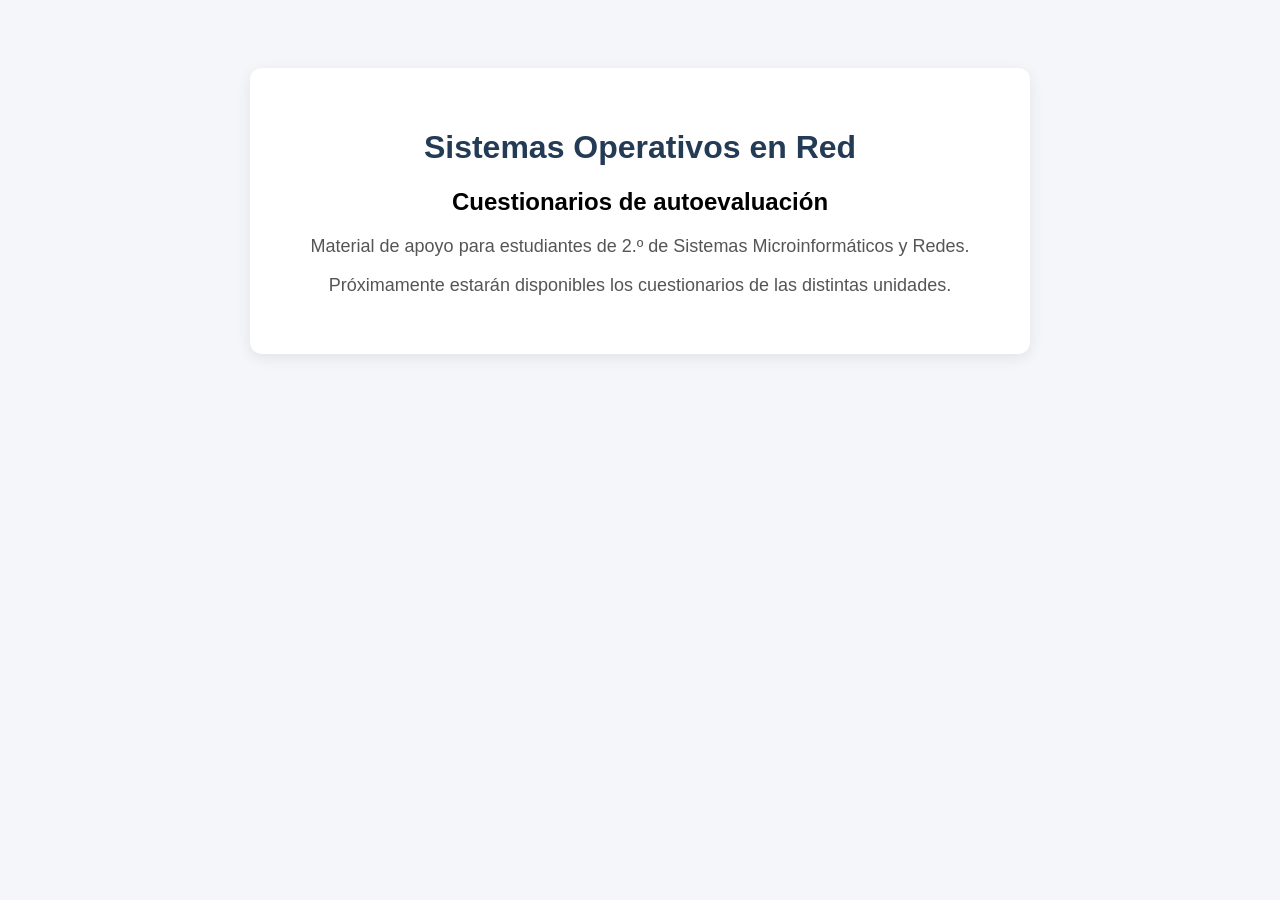
==== index.html @ 31eef028 "Create index.html" ====
<!DOCTYPE html>
<html lang="es">
<head>
    <meta charset="UTF-8">
    <meta name="viewport" content="width=device-width, initial-scale=1.0">

    <title>Cuestionarios - Sistemas Operativos en Red</title>

    <style>
        body {
            font-family: Arial, sans-serif;
            background-color: #f4f6f9;
            text-align: center;
            padding: 60px 20px;
        }

        h1 {
            color: #243b55;
        }

        p {
            color: #555;
            font-size: 18px;
        }

        .container {
            max-width: 700px;
            margin: auto;
            padding: 40px;
            background: white;
            border-radius: 12px;
            box-shadow: 0 4px 15px rgba(0,0,0,0.08);
        }
    </style>
</head>

<body>
    <div class="container">
        <h1>Sistemas Operativos en Red</h1>

        <h2>Cuestionarios de autoevaluación</h2>

        <p>
            Material de apoyo para estudiantes de
            2.º de Sistemas Microinformáticos y Redes.
        </p>

        <p>
            Próximamente estarán disponibles los
            cuestionarios de las distintas unidades.
        </p>
    </div>
</body>
</html>
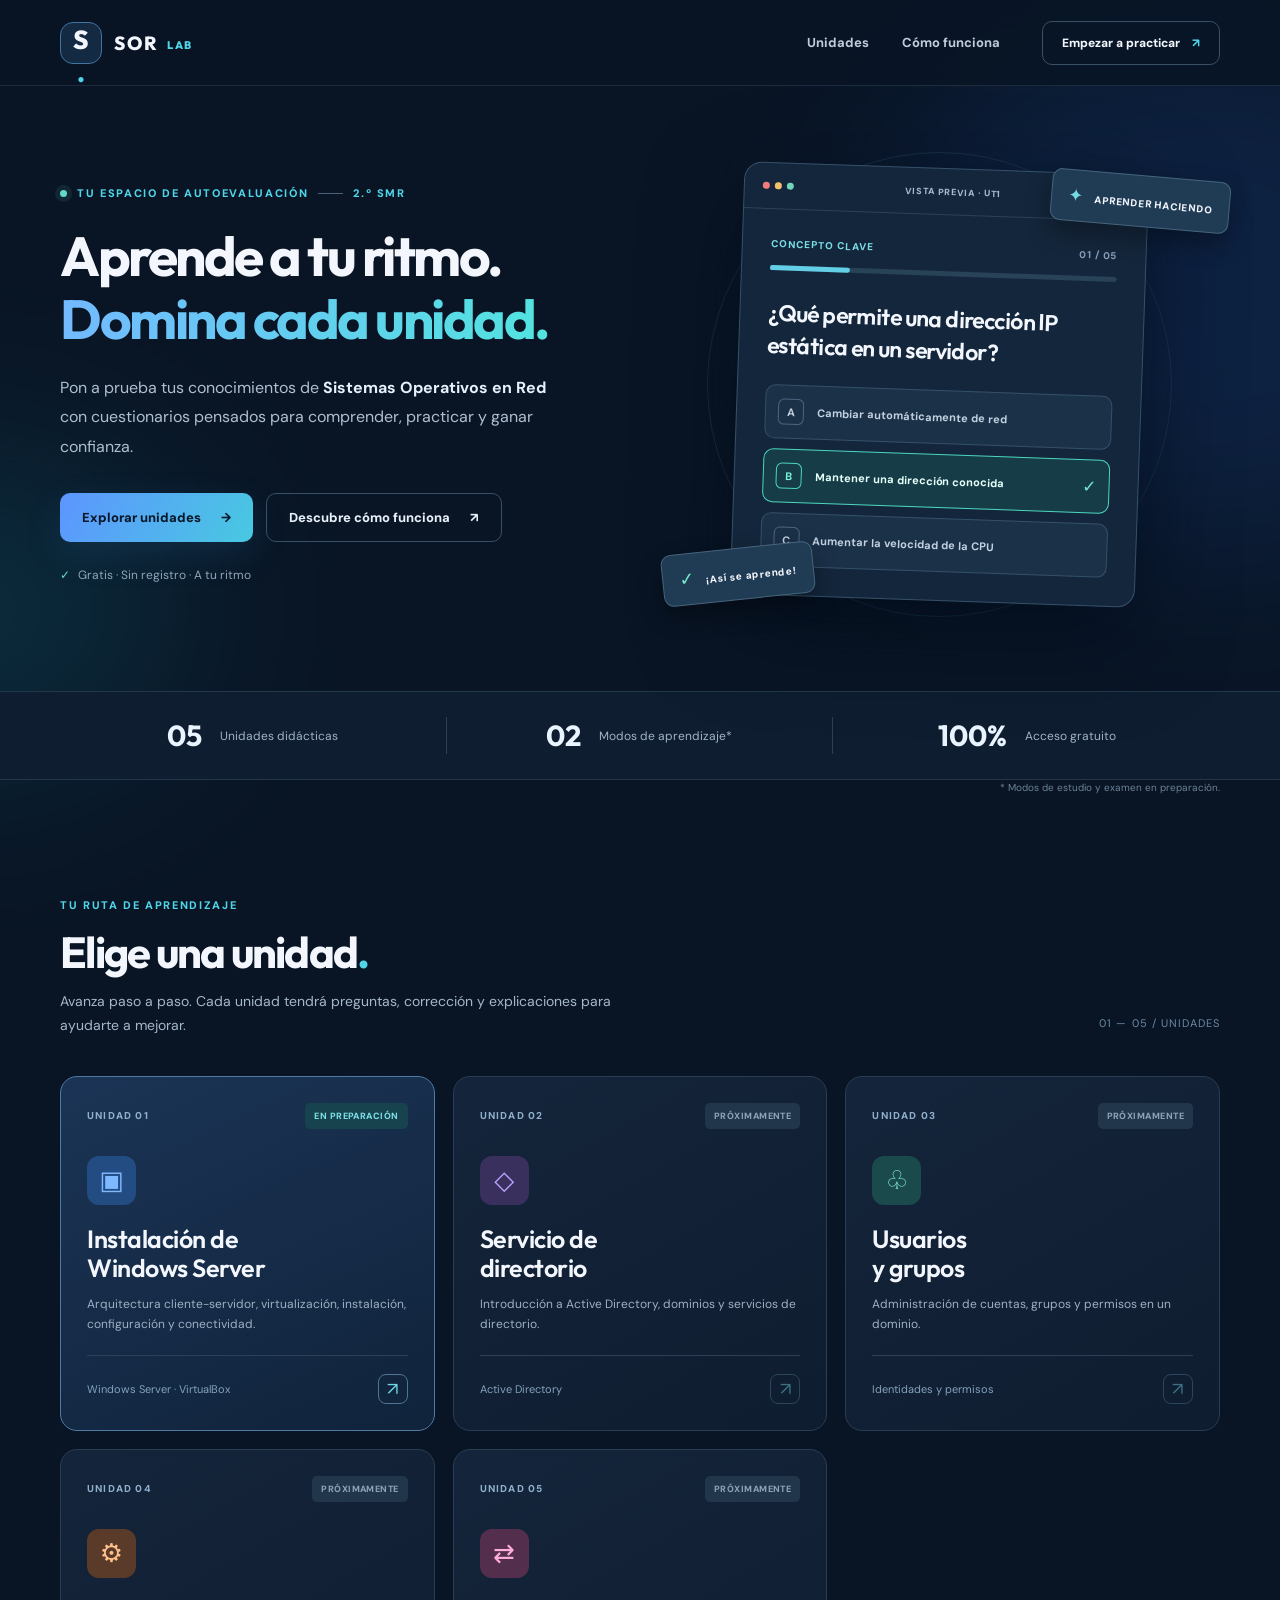
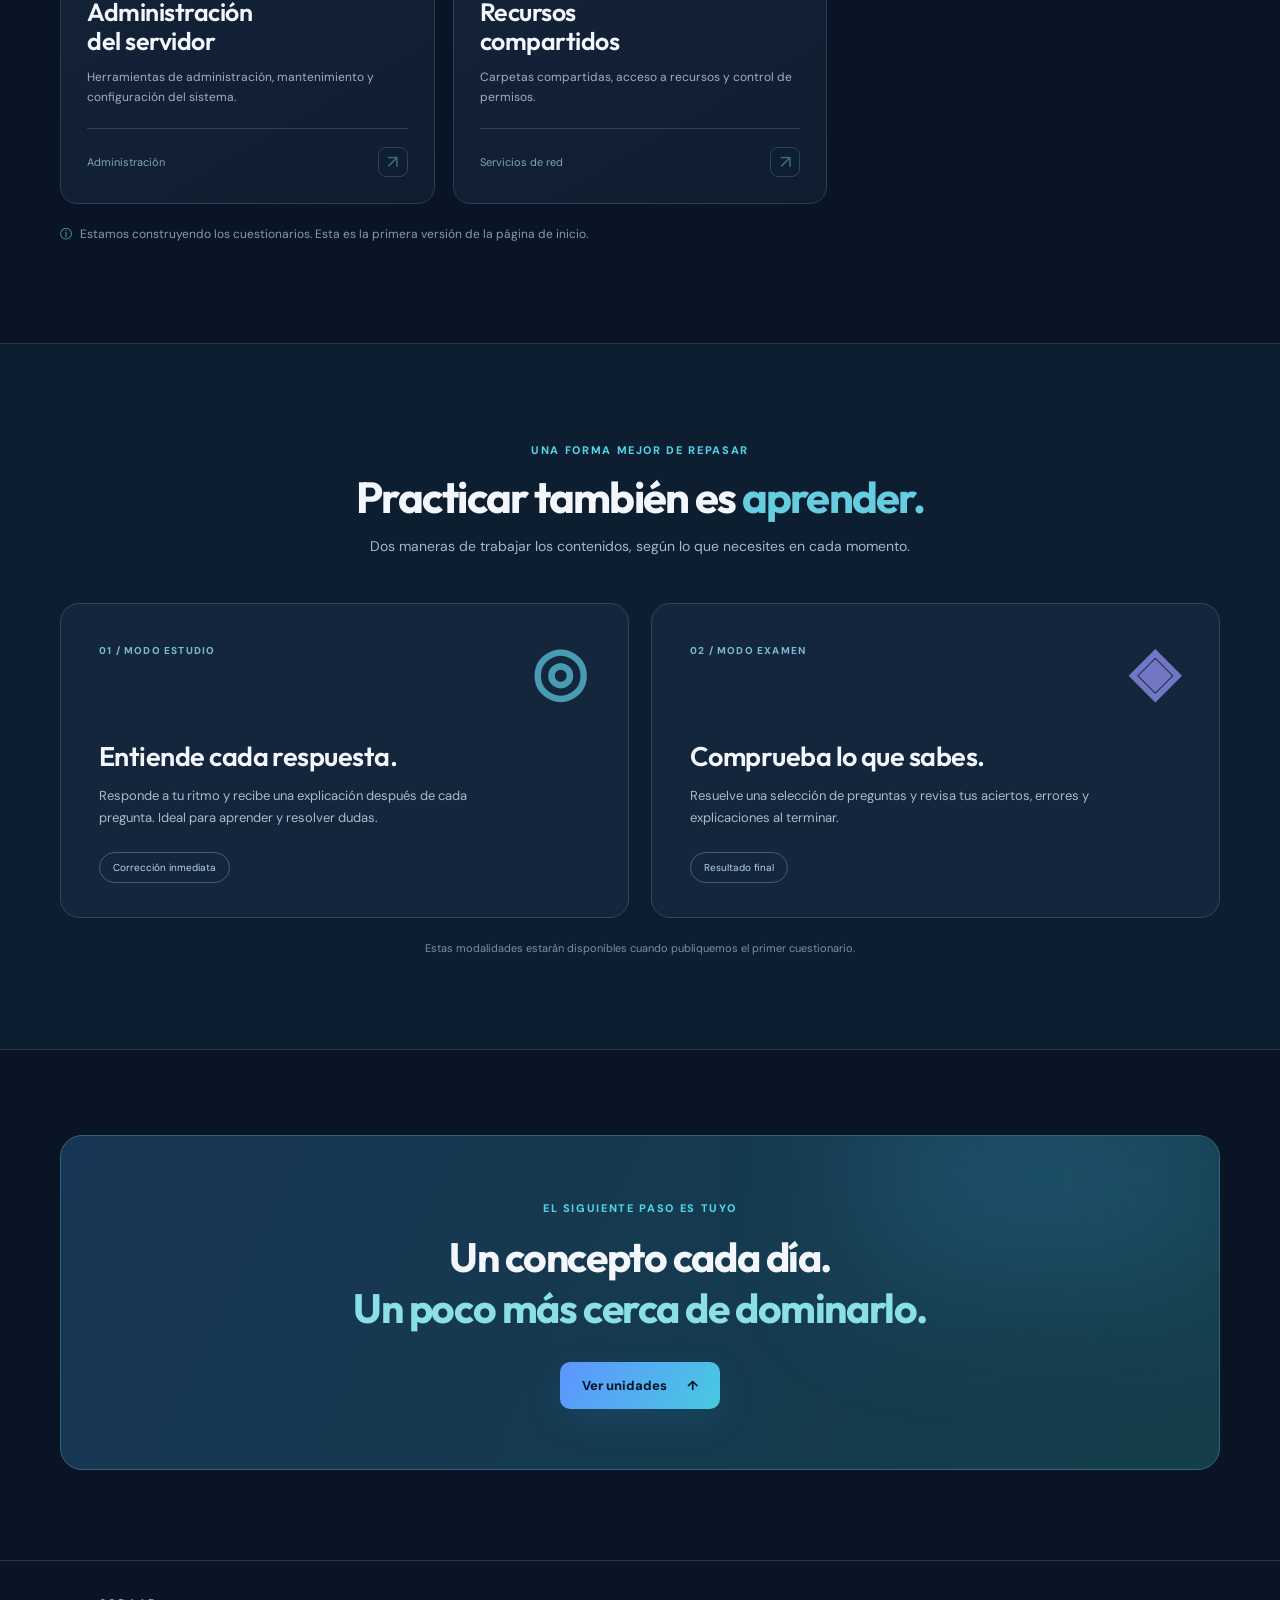
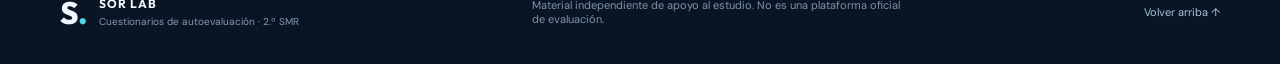
==== commit dd7a2d1c: "Add initial SOR LAB homepage design" ====
--- a/index.html
+++ b/index.html
@@ -1,54 +1,53 @@
-<!DOCTYPE html>
+<!doctype html>
 <html lang="es">
 <head>
-    <meta charset="UTF-8">
-    <meta name="viewport" content="width=device-width, initial-scale=1.0">
-
-    <title>Cuestionarios - Sistemas Operativos en Red</title>
-
-    <style>
-        body {
-            font-family: Arial, sans-serif;
-            background-color: #f4f6f9;
-            text-align: center;
-            padding: 60px 20px;
-        }
-
-        h1 {
-            color: #243b55;
-        }
-
-        p {
-            color: #555;
-            font-size: 18px;
-        }
-
-        .container {
-            max-width: 700px;
-            margin: auto;
-            padding: 40px;
-            background: white;
-            border-radius: 12px;
-            box-shadow: 0 4px 15px rgba(0,0,0,0.08);
-        }
-    </style>
+  <meta charset="utf-8">
+  <meta name="viewport" content="width=device-width, initial-scale=1">
+  <meta name="theme-color" content="#091525">
+  <meta name="description" content="Cuestionarios gratuitos de autoevaluación para Sistemas Operativos en Red de 2.º SMR.">
+  <title>SOR · Aprende, practica, avanza</title>
+  <link rel="stylesheet" href="css/styles.css">
+  <script src="js/main.js" defer></script>
 </head>
-
 <body>
-    <div class="container">
-        <h1>Sistemas Operativos en Red</h1>
-
-        <h2>Cuestionarios de autoevaluación</h2>
-
-        <p>
-            Material de apoyo para estudiantes de
-            2.º de Sistemas Microinformáticos y Redes.
-        </p>
-
-        <p>
-            Próximamente estarán disponibles los
-            cuestionarios de las distintas unidades.
-        </p>
+  <div class="ambient ambient-one" aria-hidden="true"></div><div class="ambient ambient-two" aria-hidden="true"></div>
+  <header class="site-header">
+    <div class="shell nav">
+      <a class="brand" href="#inicio" aria-label="SOR, volver al inicio"><span class="brand-mark">S<span class="brand-dot">.</span></span><span class="brand-copy">SOR <small>LAB</small></span></a>
+      <nav class="nav-links" aria-label="Navegación principal"><a href="#unidades">Unidades</a><a href="#metodologia">Cómo funciona</a></nav>
+      <a class="nav-cta" href="#unidades">Empezar a practicar <span aria-hidden="true">↗</span></a>
     </div>
+  </header>
+  <main id="inicio">
+    <section class="hero shell" aria-labelledby="hero-title">
+      <div class="hero-copy">
+        <div class="eyebrow"><span class="pulse"></span> TU ESPACIO DE AUTOEVALUACIÓN <span class="eyebrow-line"></span> 2.º SMR</div>
+        <h1 id="hero-title">Aprende a tu ritmo.<br><span>Domina cada unidad.</span></h1>
+        <p class="hero-description">Pon a prueba tus conocimientos de <strong>Sistemas Operativos en Red</strong> con cuestionarios pensados para comprender, practicar y ganar confianza.</p>
+        <div class="hero-actions"><a class="button button-primary" href="#unidades">Explorar unidades <span aria-hidden="true">→</span></a><a class="button button-ghost" href="#metodologia">Descubre cómo funciona <span aria-hidden="true">↗</span></a></div>
+        <div class="hero-note"><span class="note-icon">✓</span> Gratis · Sin registro · A tu ritmo</div>
+      </div>
+      <div class="hero-visual" aria-label="Vista previa ilustrativa de un cuestionario">
+        <div class="orbit orbit-one"></div><div class="orbit orbit-two"></div>
+        <div class="floating-tag floating-tag-top"><span class="tag-spark">✦</span> APRENDER HACIENDO</div>
+        <div class="preview-card"><div class="preview-head"><span class="preview-dots"><i></i><i></i><i></i></span><span>VISTA PREVIA · UT1</span><span class="preview-symbol">⌘</span></div><div class="preview-content"><div class="preview-meta"><span>CONCEPTO CLAVE</span><span>01 / 05</span></div><div class="preview-progress"><span></span></div><h2>¿Qué permite una dirección IP estática en un servidor?</h2><div class="preview-answer"><span class="answer-letter">A</span> Cambiar automáticamente de red</div><div class="preview-answer chosen"><span class="answer-letter">B</span> Mantener una dirección conocida <span class="answer-check">✓</span></div><div class="preview-answer"><span class="answer-letter">C</span> Aumentar la velocidad de la CPU</div></div></div>
+        <div class="floating-tag floating-tag-bottom"><span class="tag-check">✓</span> ¡Así se aprende!</div>
+      </div>
+    </section>
+    <section class="stats-band" aria-label="Características"><div class="shell stats-grid"><div><strong>05</strong><span>Unidades didácticas</span></div><div><strong>02</strong><span>Modos de aprendizaje*</span></div><div><strong>100%</strong><span>Acceso gratuito</span></div><p>* Modos de estudio y examen en preparación.</p></div></section>
+    <section class="units-section shell" id="unidades" aria-labelledby="units-title"><div class="section-top"><div><span class="section-kicker">TU RUTA DE APRENDIZAJE</span><h2 id="units-title">Elige una unidad<span class="heading-dot">.</span></h2><p>Avanza paso a paso. Cada unidad tendrá preguntas, corrección y explicaciones para ayudarte a mejorar.</p></div><span class="section-count">01 — 05 / UNIDADES</span></div>
+      <div class="units-grid">
+        <article class="unit-card featured"><div class="unit-card-top"><span class="unit-index">UNIDAD 01</span><span class="status status-design">EN PREPARACIÓN</span></div><div class="unit-icon icon-blue" aria-hidden="true">▣</div><h3>Instalación de<br>Windows Server</h3><p>Arquitectura cliente-servidor, virtualización, instalación, configuración y conectividad.</p><div class="card-bottom"><span>Windows Server · VirtualBox</span><span class="card-arrow" aria-hidden="true">↗</span></div></article>
+        <article class="unit-card"><div class="unit-card-top"><span class="unit-index">UNIDAD 02</span><span class="status">PRÓXIMAMENTE</span></div><div class="unit-icon icon-purple" aria-hidden="true">◇</div><h3>Servicio de<br>directorio</h3><p>Introducción a Active Directory, dominios y servicios de directorio.</p><div class="card-bottom"><span>Active Directory</span><span class="card-arrow muted" aria-hidden="true">↗</span></div></article>
+        <article class="unit-card"><div class="unit-card-top"><span class="unit-index">UNIDAD 03</span><span class="status">PRÓXIMAMENTE</span></div><div class="unit-icon icon-mint" aria-hidden="true">♧</div><h3>Usuarios<br>y grupos</h3><p>Administración de cuentas, grupos y permisos en un dominio.</p><div class="card-bottom"><span>Identidades y permisos</span><span class="card-arrow muted" aria-hidden="true">↗</span></div></article>
+        <article class="unit-card"><div class="unit-card-top"><span class="unit-index">UNIDAD 04</span><span class="status">PRÓXIMAMENTE</span></div><div class="unit-icon icon-orange" aria-hidden="true">⚙</div><h3>Administración<br>del servidor</h3><p>Herramientas de administración, mantenimiento y configuración del sistema.</p><div class="card-bottom"><span>Administración</span><span class="card-arrow muted" aria-hidden="true">↗</span></div></article>
+        <article class="unit-card"><div class="unit-card-top"><span class="unit-index">UNIDAD 05</span><span class="status">PRÓXIMAMENTE</span></div><div class="unit-icon icon-pink" aria-hidden="true">⇄</div><h3>Recursos<br>compartidos</h3><p>Carpetas compartidas, acceso a recursos y control de permisos.</p><div class="card-bottom"><span>Servicios de red</span><span class="card-arrow muted" aria-hidden="true">↗</span></div></article>
+      </div>
+      <p class="availability-note"><span aria-hidden="true">ⓘ</span> Estamos construyendo los cuestionarios. Esta es la primera versión de la página de inicio.</p>
+    </section>
+    <section class="method-section" id="metodologia"><div class="shell"><div class="method-heading"><span class="section-kicker">UNA FORMA MEJOR DE REPASAR</span><h2>Practicar también es <em>aprender.</em></h2><p>Dos maneras de trabajar los contenidos, según lo que necesites en cada momento.</p></div><div class="method-grid"><article class="method-card"><span class="method-number">01 / MODO ESTUDIO</span><div class="method-illustration study" aria-hidden="true">◎</div><h3>Entiende cada respuesta.</h3><p>Responde a tu ritmo y recibe una explicación después de cada pregunta. Ideal para aprender y resolver dudas.</p><span class="method-pill">Corrección inmediata</span></article><article class="method-card"><span class="method-number">02 / MODO EXAMEN</span><div class="method-illustration exam" aria-hidden="true">◈</div><h3>Comprueba lo que sabes.</h3><p>Resuelve una selección de preguntas y revisa tus aciertos, errores y explicaciones al terminar.</p><span class="method-pill">Resultado final</span></article></div><p class="method-disclaimer">Estas modalidades estarán disponibles cuando publiquemos el primer cuestionario.</p></div></section>
+    <section class="closing shell"><div class="closing-inner"><span class="closing-glow" aria-hidden="true"></span><span class="section-kicker">EL SIGUIENTE PASO ES TUYO</span><h2>Un concepto cada día.<br><span>Un poco más cerca de dominarlo.</span></h2><a class="button button-primary" href="#unidades">Ver unidades <span aria-hidden="true">↑</span></a></div></section>
+  </main>
+  <footer class="site-footer"><div class="shell footer-inner"><div class="footer-brand"><span class="footer-logo">S<span>.</span></span><div><strong>SOR LAB</strong><small>Cuestionarios de autoevaluación · 2.º SMR</small></div></div><p>Material independiente de apoyo al estudio. No es una plataforma oficial de evaluación.</p><a href="#inicio">Volver arriba ↑</a></div></footer>
 </body>
 </html>
--- a/css/styles.css
+++ b/css/styles.css
@@ -0,0 +1,3 @@
+@import url('https://fonts.googleapis.com/css2?family=DM+Sans:wght@400;500;600;700;800&family=Outfit:wght@400;500;600;700;800&display=swap');
+:root{color-scheme:dark;--bg:#091525;--panel:#101f32;--panel2:#12243a;--line:#263a50;--text:#f3f7fd;--muted:#a1b1c5;--cyan:#50d5e8;--blue:#5086ff;--radius:20px}*{box-sizing:border-box}html{scroll-behavior:smooth}body{margin:0;background:var(--bg);color:var(--text);font-family:'DM Sans',system-ui,sans-serif;overflow-x:hidden}a{color:inherit;text-decoration:none}button,a{-webkit-tap-highlight-color:transparent}a:focus-visible{outline:3px solid var(--cyan);outline-offset:5px}.shell{width:min(1160px,calc(100% - 64px));margin-inline:auto}.ambient{position:absolute;z-index:-1;pointer-events:none;filter:blur(95px);border-radius:50%;opacity:.23}.ambient-one{width:650px;height:520px;top:30px;right:-250px;background:#1e4ca0}.ambient-two{width:440px;height:300px;top:460px;left:-260px;background:#147e90}.site-header{border-bottom:1px solid #1c2b3e;background:#091525df;backdrop-filter:blur(14px);position:relative;z-index:5}.nav{height:85px;display:flex;align-items:center;gap:42px}.brand{display:flex;align-items:center;gap:12px}.brand-mark{display:grid;place-items:center;width:42px;height:42px;border:1px solid #4074a1;border-radius:13px;background:#142a43;font:800 26px Outfit}.brand-dot,.heading-dot,.footer-logo span{color:var(--cyan)}.brand-copy{font:800 19px Outfit;letter-spacing:.1em}.brand-copy small{color:var(--cyan);font-size:11px;vertical-align:middle;margin-left:2px}.nav-links{display:flex;gap:33px;margin-left:auto}.nav-links a{color:#c0ccda;font-size:13px;font-weight:700}.nav-links a:hover{color:white}.nav-cta{padding:13px 19px;border:1px solid #3b5168;border-radius:10px;font-size:12px;font-weight:800;white-space:nowrap}.nav-cta span{color:var(--cyan);margin-left:9px}.hero{min-height:605px;display:grid;grid-template-columns:1fr 1fr;gap:38px;align-items:center;padding-top:65px;padding-bottom:73px}.eyebrow,.section-kicker{color:var(--cyan);font-size:11px;font-weight:800;letter-spacing:.15em}.eyebrow{display:flex;align-items:center;gap:10px;white-space:nowrap}.pulse{width:7px;height:7px;border-radius:50%;background:#64d7ca;box-shadow:0 0 0 5px #64d7ca18}.eyebrow-line{width:25px;height:1px;background:#4a637c}h1,h2,h3,p{margin-top:0}.hero h1{font:700 clamp(43px,4.3vw,63px)/1.13 Outfit,sans-serif;letter-spacing:-.045em;margin:25px 0 23px}.hero h1 span{background:linear-gradient(95deg,#73b9ff,#52e4df);background-clip:text;-webkit-background-clip:text;color:transparent}.hero-description{max-width:510px;color:#b0bfd0;font-size:16px;line-height:1.85}.hero-description strong{color:#e5f1fc;font-weight:700}.hero-actions{display:flex;flex-wrap:wrap;gap:13px;margin-top:31px}.button{display:inline-flex;align-items:center;justify-content:center;gap:20px;padding:15px 22px;border-radius:10px;font-size:13px;font-weight:800;transition:transform .2s,background .2s}.button:hover{transform:translateY(-3px)}.button-primary{background:linear-gradient(120deg,#5d95ff,#48c9e1);color:#07172a;box-shadow:0 12px 35px #357dc028}.button-ghost{border:1px solid #385068;color:#e7eff8}.hero-note{margin-top:25px;font-size:12px;color:#8fa5ba;display:flex;align-items:center;gap:8px}.note-icon{color:#60ddca}.hero-visual{height:440px;position:relative;display:grid;place-items:center}.orbit{position:absolute;border:1px solid #24415b;border-radius:50%;width:465px;height:465px;opacity:.55}.orbit-two{width:370px;height:370px;opacity:.5}.preview-card{width:min(405px,95%);background:#14263b;border:1px solid #35516a;border-radius:18px;box-shadow:0 30px 90px #020b18a8;transform:rotate(2deg);overflow:hidden;z-index:1}.preview-head{height:46px;border-bottom:1px solid #2b4257;display:flex;align-items:center;justify-content:space-between;padding:0 18px;font-size:9px;letter-spacing:.1em;font-weight:800;color:#a8bbcf}.preview-dots{display:flex;gap:5px}.preview-dots i{width:7px;height:7px;border-radius:50%;background:#54738d}.preview-dots i:first-child{background:#f27b7d}.preview-dots i:nth-child(2){background:#f3c16c}.preview-dots i:nth-child(3){background:#6fd5bb}.preview-symbol{font-size:17px;color:#79a9ca}.preview-content{padding:28px}.preview-meta{display:flex;justify-content:space-between;color:#79dce5;font-size:10px;letter-spacing:.1em;font-weight:800}.preview-meta span:last-child{color:#849db5}.preview-progress{height:5px;background:#284258;border-radius:10px;margin:15px 0 27px}.preview-progress span{display:block;width:23%;height:100%;border-radius:10px;background:#62cfe6}.preview-content h2{font:600 23px/1.38 Outfit;margin-bottom:24px;letter-spacing:-.025em}.preview-answer{display:flex;align-items:center;gap:13px;background:#1b3148;border:1px solid #35506a;border-radius:10px;padding:13px 12px;margin-top:10px;font-size:11px;font-weight:700;color:#c1d1e0}.answer-letter{border:1px solid #4b6680;border-radius:6px;width:26px;height:26px;display:grid;place-items:center;flex-shrink:0}.preview-answer.chosen{border-color:#4bd6be;background:#153c47;color:#e6fff9}.chosen .answer-letter{border-color:#4bd6be;color:#7af0d7}.answer-check{margin-left:auto;color:#72e7d2;font-size:17px}.floating-tag{position:absolute;z-index:2;background:#203b54;border:1px solid #46647e;padding:13px 16px;border-radius:10px;box-shadow:0 10px 25px #0005;font-size:10px;letter-spacing:.08em;font-weight:800}.floating-tag-top{top:10px;right:-10px;transform:rotate(5deg)}.floating-tag-bottom{bottom:5px;left:3px;transform:rotate(-6deg)}.tag-spark{color:#74dbe5;font-size:18px;margin-right:8px}.tag-check{color:#77ebca;font-size:18px;margin-right:8px}.stats-band{background:#0e1d30;border-block:1px solid #23374b}.stats-grid{display:grid;grid-template-columns:repeat(3,1fr);padding:25px 0;position:relative}.stats-grid>div{display:flex;align-items:center;gap:18px;justify-content:center;border-right:1px solid #2b4157}.stats-grid>div:last-of-type{border:0}.stats-grid strong{font:700 29px Outfit;color:#eaf4ff}.stats-grid span{font-size:12px;color:#a1b4c8}.stats-grid>p{position:absolute;bottom:-25px;right:0;font-size:10px;color:#6c8298}.units-section{padding-top:113px;padding-bottom:100px;scroll-margin-top:30px}.section-top{display:flex;justify-content:space-between;align-items:end;gap:30px;margin-bottom:38px}.section-top h2,.method-heading h2{font:700 clamp(34px,3.4vw,48px)/1.2 Outfit;letter-spacing:-.04em;margin:12px 0}.section-top p,.method-heading p{color:#a5b7ca;line-height:1.7;font-size:14px;max-width:570px;margin:0}.section-count{font-size:11px;letter-spacing:.1em;color:#6c8aa5;white-space:nowrap;margin-bottom:8px}.units-grid{display:grid;grid-template-columns:repeat(3,minmax(0,1fr));gap:18px}.unit-card{min-height:320px;padding:26px;border:1px solid #293d53;border-radius:17px;background:linear-gradient(150deg,#14243a,#0f1d30);display:flex;flex-direction:column;transition:border-color .2s,transform .2s}.unit-card:hover{border-color:#49728f;transform:translateY(-4px)}.unit-card.featured{background:linear-gradient(155deg,#1b3455,#10233b);border-color:#4d7ba3}.unit-card-top{display:flex;align-items:center;justify-content:space-between;gap:8px}.unit-index{font-size:10px;letter-spacing:.12em;font-weight:800;color:#8fb0cd}.status{font-size:9px;font-weight:800;letter-spacing:.05em;color:#8da3b9;background:#22364b;padding:7px 9px;border-radius:5px;white-space:nowrap}.status-design{color:#7edfe7;background:#17434e}.unit-icon{width:49px;height:49px;border-radius:12px;display:grid;place-items:center;font-size:26px;margin-top:27px;margin-bottom:20px}.icon-blue{background:#234c83;color:#7eb9ff}.icon-purple{background:#39305d;color:#baa2ff}.icon-mint{background:#1a4a4b;color:#7be1ce}.icon-orange{background:#5a3b2a;color:#ffc18c}.icon-pink{background:#542f4d;color:#ffaddb}.unit-card h3{font:600 25px/1.17 Outfit;letter-spacing:-.02em;margin-bottom:12px}.unit-card p{color:#9eb0c3;font-size:12px;line-height:1.65;margin-bottom:20px}.card-bottom{margin-top:auto;padding-top:18px;border-top:1px solid #2d4056;display:flex;justify-content:space-between;align-items:center;color:#83a3bd;font-size:11px}.card-arrow{display:grid;place-items:center;width:30px;height:30px;border:1px solid #4e7693;border-radius:8px;color:#70d7e4;font-size:18px}.card-arrow.muted{opacity:.45}.availability-note{font-size:12px;color:#829bb1;margin:22px 0 0}.availability-note span{color:#63c5d7;margin-right:5px}.method-section{background:#0e1e31;border-block:1px solid #22364c;padding:94px 0;scroll-margin-top:30px}.method-heading{text-align:center}.method-heading h2 em{font-style:normal;color:#65cddf}.method-heading p{margin:0 auto}.method-grid{display:grid;grid-template-columns:repeat(2,minmax(0,1fr));gap:22px;margin-top:44px}.method-card{background:#13263b;border:1px solid #30465b;border-radius:19px;padding:34px 38px;position:relative;overflow:hidden}.method-number{color:#79b9d4;font-size:10px;letter-spacing:.12em;font-weight:800}.method-illustration{font:700 65px Outfit;position:absolute;right:40px;top:25px;opacity:.7}.study{color:#60cde5}.exam{color:#9b9aff}.method-card h3{font:600 27px Outfit;margin:80px 0 12px;letter-spacing:-.02em}.method-card p{color:#a9bbcc;line-height:1.7;font-size:13px;max-width:420px}.method-pill{display:inline-block;border:1px solid #3d6078;border-radius:30px;padding:8px 13px;font-size:10px;color:#b8d5e6;margin-top:10px}.method-disclaimer{text-align:center;color:#7990a6;font-size:11px;margin:23px 0 0}.closing{padding-top:85px;padding-bottom:90px}.closing-inner{text-align:center;background:linear-gradient(115deg,#173554,#143e4a);border:1px solid #346379;border-radius:22px;padding:60px 24px;position:relative;overflow:hidden}.closing-glow{position:absolute;width:350px;height:200px;background:#3788bb44;filter:blur(70px);right:0;top:-60px}.closing-inner>*:not(.closing-glow){position:relative}.closing h2{font:700 clamp(30px,3.2vw,43px)/1.25 Outfit;letter-spacing:-.035em;margin:15px 0 27px}.closing h2 span{color:#8be0e8}.site-footer{border-top:1px solid #253a50;padding:32px 0}.footer-inner{display:flex;align-items:center;justify-content:space-between;gap:25px}.footer-brand{display:flex;align-items:center;gap:12px}.footer-logo{font:800 31px Outfit}.footer-brand strong{display:block;font:700 12px Outfit;letter-spacing:.08em}.footer-brand small{display:block;color:#849ab0;font-size:10px;margin-top:4px}.footer-inner>p{color:#7f93a7;font-size:11px;margin:0;max-width:380px}.footer-inner>a{font-size:11px;color:#a7c6d7;white-space:nowrap}@media(max-width:950px){.hero{grid-template-columns:1fr;padding-top:70px}.hero-copy{text-align:center}.eyebrow,.hero-actions,.hero-note{justify-content:center}.hero-description{margin-inline:auto}.hero-visual{margin-top:10px}.units-grid{grid-template-columns:repeat(2,minmax(0,1fr))}.nav-links{display:none}.nav-cta{margin-left:auto}.stats-grid>div{gap:10px}}@media(max-width:600px){.shell{width:min(100% - 34px,1160px)}.nav{height:72px}.nav-cta{padding:11px;font-size:11px}.brand-copy{font-size:16px}.hero{padding-top:60px;padding-bottom:55px;gap:0}.hero h1{font-size:43px}.hero-description{font-size:14px}.eyebrow{font-size:9px;gap:6px}.hero-visual{height:380px}.preview-card{width:94%}.preview-content{padding:19px}.preview-content h2{font-size:20px}.floating-tag-top{right:0;top:2px}.floating-tag-bottom{left:0;bottom:3px}.orbit{width:340px;height:340px}.orbit-two{width:270px;height:270px}.stats-grid{grid-template-columns:repeat(3,1fr);gap:5px}.stats-grid>div{flex-direction:column;gap:5px;text-align:center}.stats-grid strong{font-size:23px}.stats-grid span{font-size:10px}.units-section{padding-top:85px;padding-bottom:65px}.section-top{align-items:start}.section-count{display:none}.units-grid,.method-grid{grid-template-columns:1fr}.unit-card{min-height:300px}.method-section{padding:70px 0}.method-card{padding:27px}.method-card h3{margin-top:65px}.closing{padding-block:60px}.closing-inner{padding:45px 17px}.footer-inner{flex-direction:column;text-align:center}.footer-brand{text-align:left}}
+@media(prefers-reduced-motion:reduce){html{scroll-behavior:auto}*,*::before,*::after{transition:none!important}}
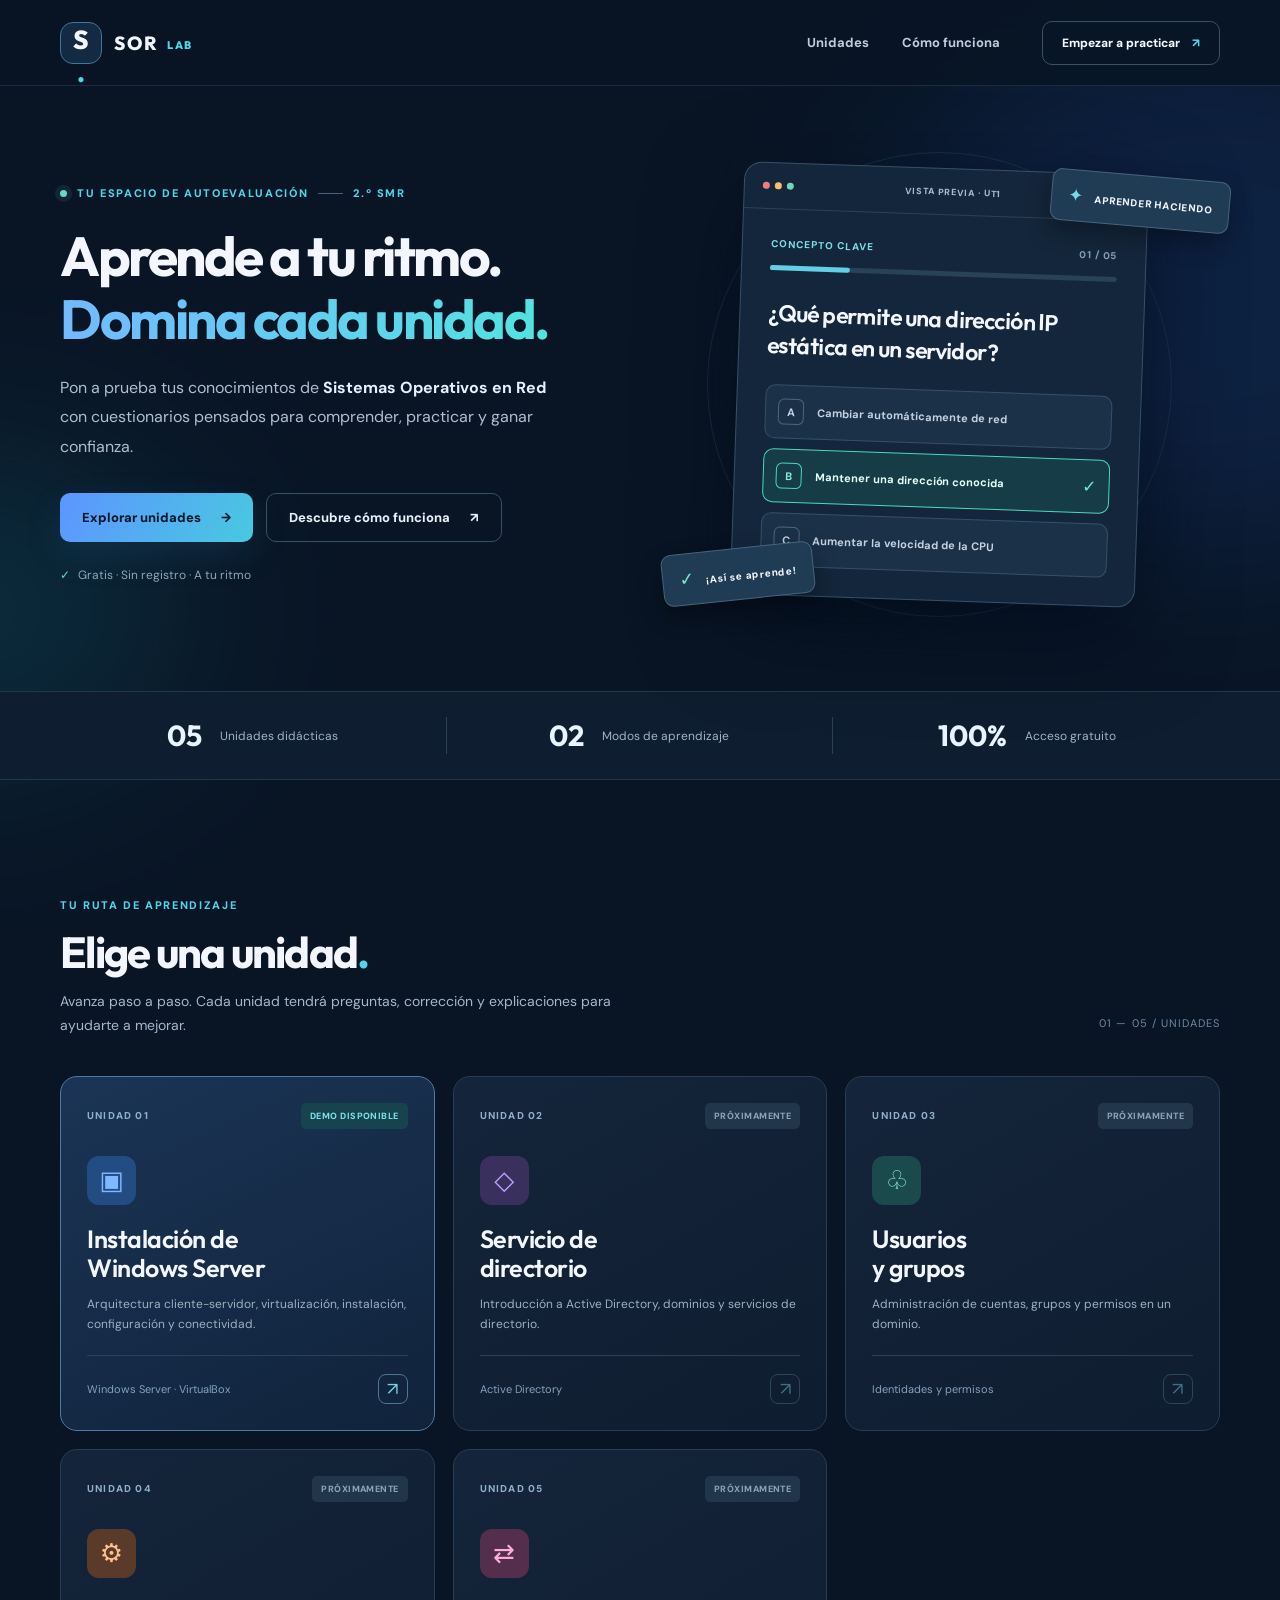
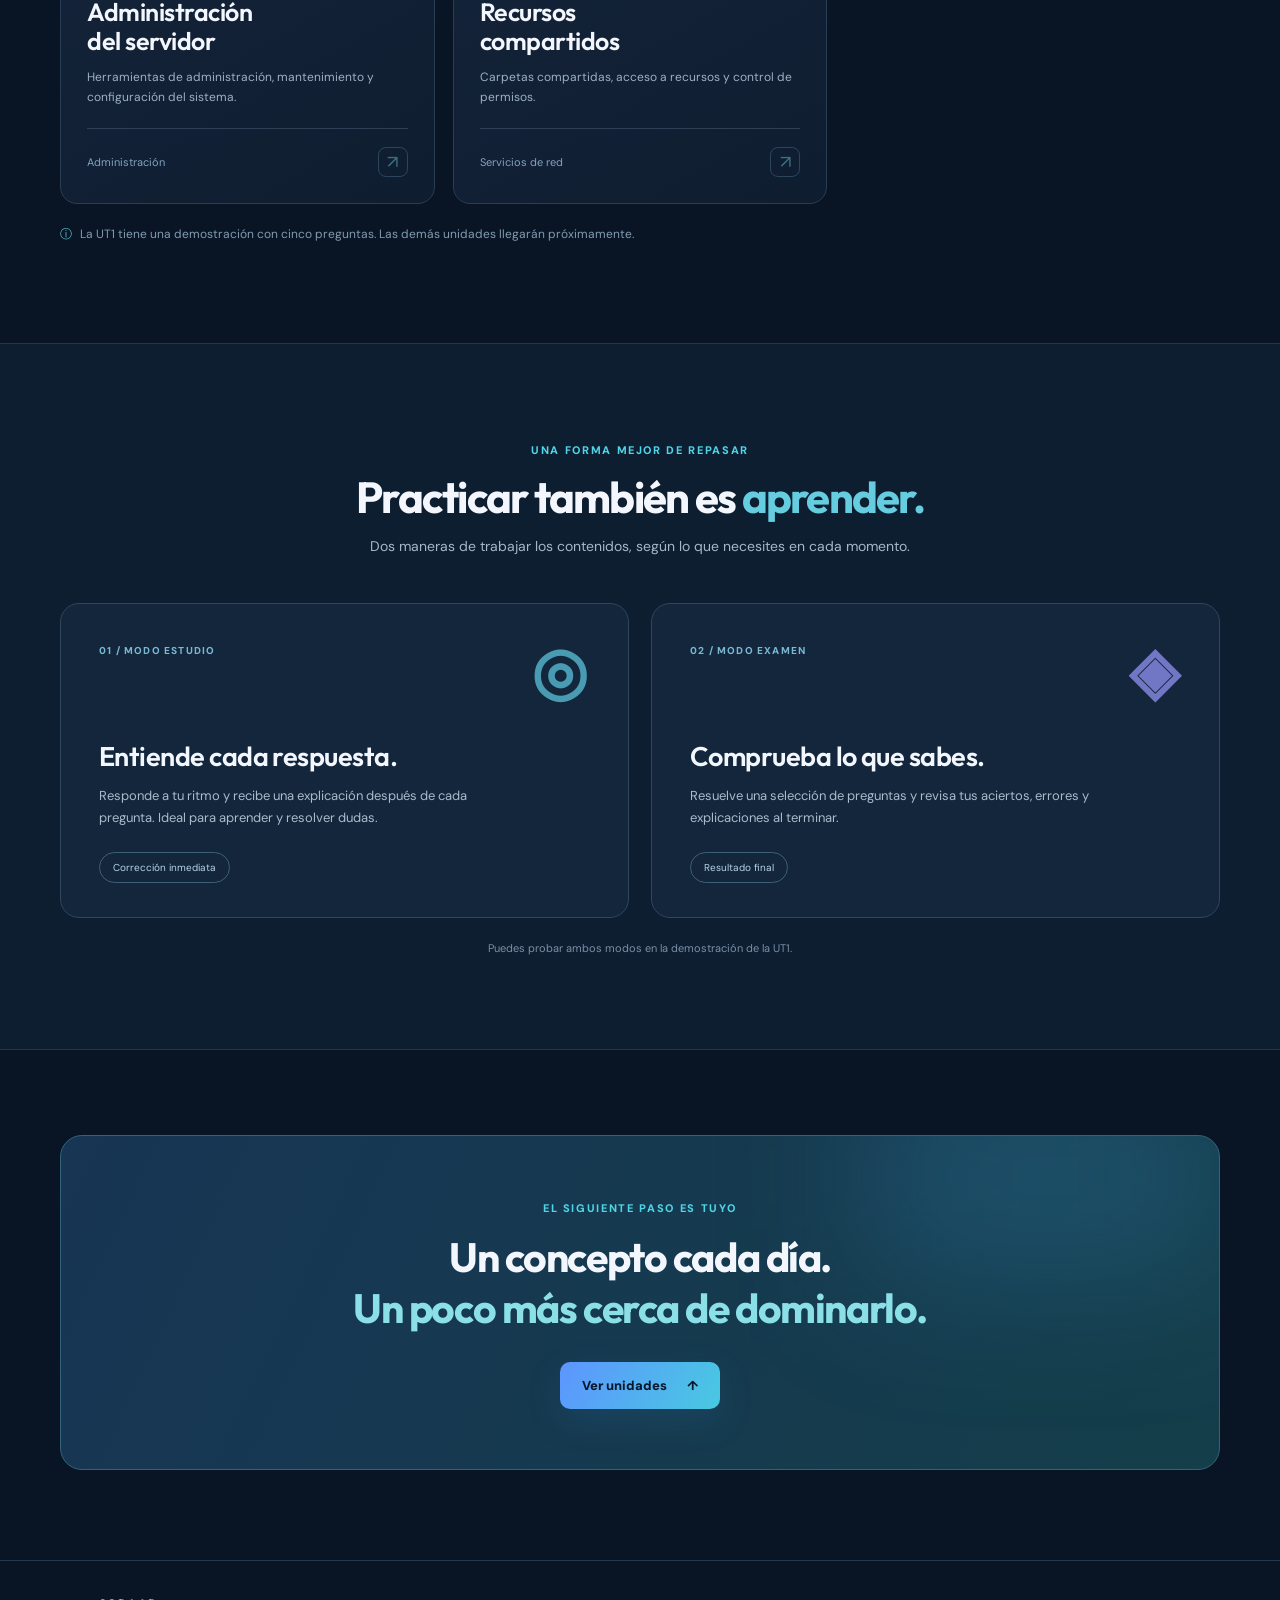
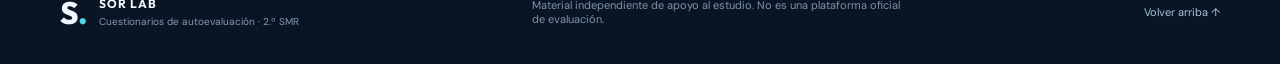
==== commit ac34391c: "creating demo question for testing" ====
--- a/index.html
+++ b/index.html
@@ -34,18 +34,18 @@
         <div class="floating-tag floating-tag-bottom"><span class="tag-check">✓</span> ¡Así se aprende!</div>
       </div>
     </section>
-    <section class="stats-band" aria-label="Características"><div class="shell stats-grid"><div><strong>05</strong><span>Unidades didácticas</span></div><div><strong>02</strong><span>Modos de aprendizaje*</span></div><div><strong>100%</strong><span>Acceso gratuito</span></div><p>* Modos de estudio y examen en preparación.</p></div></section>
+    <section class="stats-band" aria-label="Características"><div class="shell stats-grid"><div><strong>05</strong><span>Unidades didácticas</span></div><div><strong>02</strong><span>Modos de aprendizaje</span></div><div><strong>100%</strong><span>Acceso gratuito</span></div></div></section>
     <section class="units-section shell" id="unidades" aria-labelledby="units-title"><div class="section-top"><div><span class="section-kicker">TU RUTA DE APRENDIZAJE</span><h2 id="units-title">Elige una unidad<span class="heading-dot">.</span></h2><p>Avanza paso a paso. Cada unidad tendrá preguntas, corrección y explicaciones para ayudarte a mejorar.</p></div><span class="section-count">01 — 05 / UNIDADES</span></div>
       <div class="units-grid">
-        <article class="unit-card featured"><div class="unit-card-top"><span class="unit-index">UNIDAD 01</span><span class="status status-design">EN PREPARACIÓN</span></div><div class="unit-icon icon-blue" aria-hidden="true">▣</div><h3>Instalación de<br>Windows Server</h3><p>Arquitectura cliente-servidor, virtualización, instalación, configuración y conectividad.</p><div class="card-bottom"><span>Windows Server · VirtualBox</span><span class="card-arrow" aria-hidden="true">↗</span></div></article>
+        <article class="unit-card featured"><div class="unit-card-top"><span class="unit-index">UNIDAD 01</span><span class="status status-design">DEMO DISPONIBLE</span></div><div class="unit-icon icon-blue" aria-hidden="true">▣</div><h3>Instalación de<br>Windows Server</h3><p>Arquitectura cliente-servidor, virtualización, instalación, configuración y conectividad.</p><div class="card-bottom"><span>Windows Server · VirtualBox</span><a class="card-arrow" href="quiz.html" aria-label="Abrir demo UT1">↗</a></div></article>
         <article class="unit-card"><div class="unit-card-top"><span class="unit-index">UNIDAD 02</span><span class="status">PRÓXIMAMENTE</span></div><div class="unit-icon icon-purple" aria-hidden="true">◇</div><h3>Servicio de<br>directorio</h3><p>Introducción a Active Directory, dominios y servicios de directorio.</p><div class="card-bottom"><span>Active Directory</span><span class="card-arrow muted" aria-hidden="true">↗</span></div></article>
         <article class="unit-card"><div class="unit-card-top"><span class="unit-index">UNIDAD 03</span><span class="status">PRÓXIMAMENTE</span></div><div class="unit-icon icon-mint" aria-hidden="true">♧</div><h3>Usuarios<br>y grupos</h3><p>Administración de cuentas, grupos y permisos en un dominio.</p><div class="card-bottom"><span>Identidades y permisos</span><span class="card-arrow muted" aria-hidden="true">↗</span></div></article>
         <article class="unit-card"><div class="unit-card-top"><span class="unit-index">UNIDAD 04</span><span class="status">PRÓXIMAMENTE</span></div><div class="unit-icon icon-orange" aria-hidden="true">⚙</div><h3>Administración<br>del servidor</h3><p>Herramientas de administración, mantenimiento y configuración del sistema.</p><div class="card-bottom"><span>Administración</span><span class="card-arrow muted" aria-hidden="true">↗</span></div></article>
         <article class="unit-card"><div class="unit-card-top"><span class="unit-index">UNIDAD 05</span><span class="status">PRÓXIMAMENTE</span></div><div class="unit-icon icon-pink" aria-hidden="true">⇄</div><h3>Recursos<br>compartidos</h3><p>Carpetas compartidas, acceso a recursos y control de permisos.</p><div class="card-bottom"><span>Servicios de red</span><span class="card-arrow muted" aria-hidden="true">↗</span></div></article>
       </div>
-      <p class="availability-note"><span aria-hidden="true">ⓘ</span> Estamos construyendo los cuestionarios. Esta es la primera versión de la página de inicio.</p>
+      <p class="availability-note"><span aria-hidden="true">ⓘ</span> La UT1 tiene una demostración con cinco preguntas. Las demás unidades llegarán próximamente.</p>
     </section>
-    <section class="method-section" id="metodologia"><div class="shell"><div class="method-heading"><span class="section-kicker">UNA FORMA MEJOR DE REPASAR</span><h2>Practicar también es <em>aprender.</em></h2><p>Dos maneras de trabajar los contenidos, según lo que necesites en cada momento.</p></div><div class="method-grid"><article class="method-card"><span class="method-number">01 / MODO ESTUDIO</span><div class="method-illustration study" aria-hidden="true">◎</div><h3>Entiende cada respuesta.</h3><p>Responde a tu ritmo y recibe una explicación después de cada pregunta. Ideal para aprender y resolver dudas.</p><span class="method-pill">Corrección inmediata</span></article><article class="method-card"><span class="method-number">02 / MODO EXAMEN</span><div class="method-illustration exam" aria-hidden="true">◈</div><h3>Comprueba lo que sabes.</h3><p>Resuelve una selección de preguntas y revisa tus aciertos, errores y explicaciones al terminar.</p><span class="method-pill">Resultado final</span></article></div><p class="method-disclaimer">Estas modalidades estarán disponibles cuando publiquemos el primer cuestionario.</p></div></section>
+    <section class="method-section" id="metodologia"><div class="shell"><div class="method-heading"><span class="section-kicker">UNA FORMA MEJOR DE REPASAR</span><h2>Practicar también es <em>aprender.</em></h2><p>Dos maneras de trabajar los contenidos, según lo que necesites en cada momento.</p></div><div class="method-grid"><article class="method-card"><span class="method-number">01 / MODO ESTUDIO</span><div class="method-illustration study" aria-hidden="true">◎</div><h3>Entiende cada respuesta.</h3><p>Responde a tu ritmo y recibe una explicación después de cada pregunta. Ideal para aprender y resolver dudas.</p><span class="method-pill">Corrección inmediata</span></article><article class="method-card"><span class="method-number">02 / MODO EXAMEN</span><div class="method-illustration exam" aria-hidden="true">◈</div><h3>Comprueba lo que sabes.</h3><p>Resuelve una selección de preguntas y revisa tus aciertos, errores y explicaciones al terminar.</p><span class="method-pill">Resultado final</span></article></div><p class="method-disclaimer">Puedes probar ambos modos en la demostración de la UT1.</p></div></section>
     <section class="closing shell"><div class="closing-inner"><span class="closing-glow" aria-hidden="true"></span><span class="section-kicker">EL SIGUIENTE PASO ES TUYO</span><h2>Un concepto cada día.<br><span>Un poco más cerca de dominarlo.</span></h2><a class="button button-primary" href="#unidades">Ver unidades <span aria-hidden="true">↑</span></a></div></section>
   </main>
   <footer class="site-footer"><div class="shell footer-inner"><div class="footer-brand"><span class="footer-logo">S<span>.</span></span><div><strong>SOR LAB</strong><small>Cuestionarios de autoevaluación · 2.º SMR</small></div></div><p>Material independiente de apoyo al estudio. No es una plataforma oficial de evaluación.</p><a href="#inicio">Volver arriba ↑</a></div></footer>
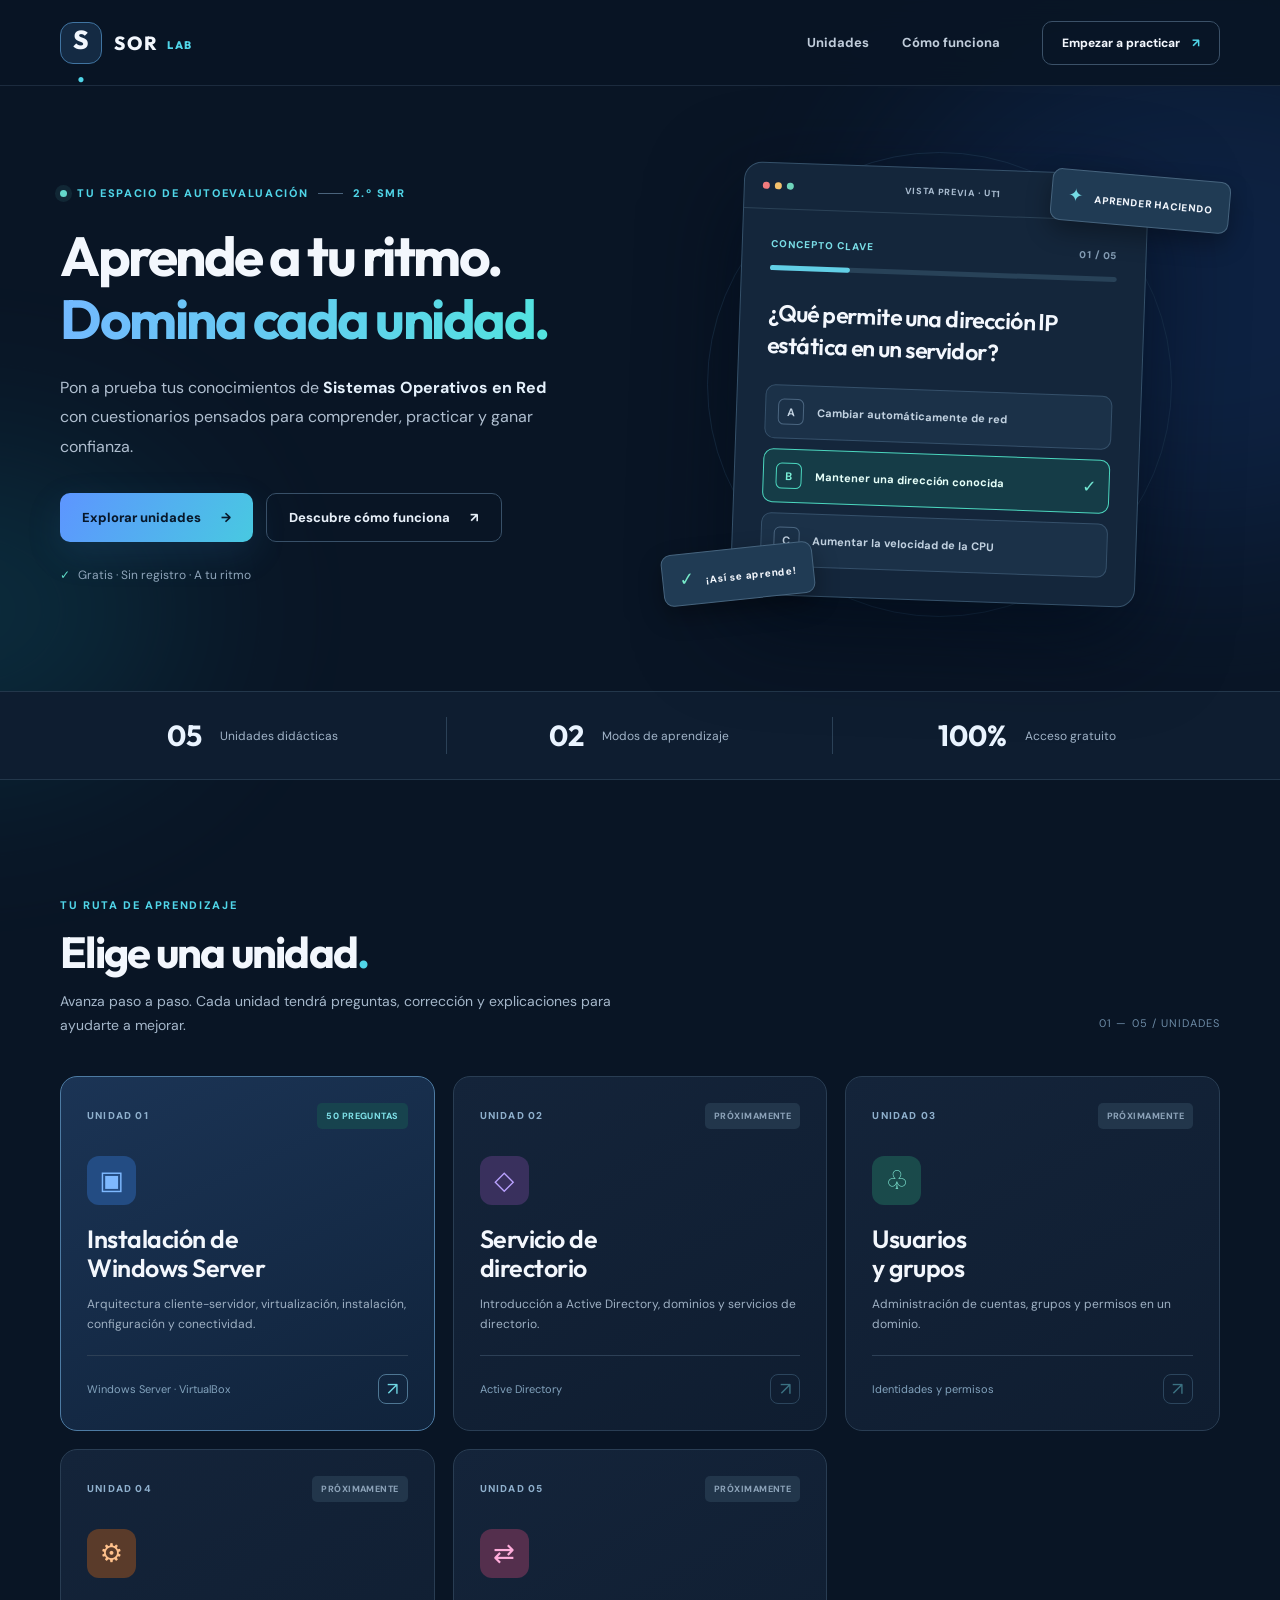
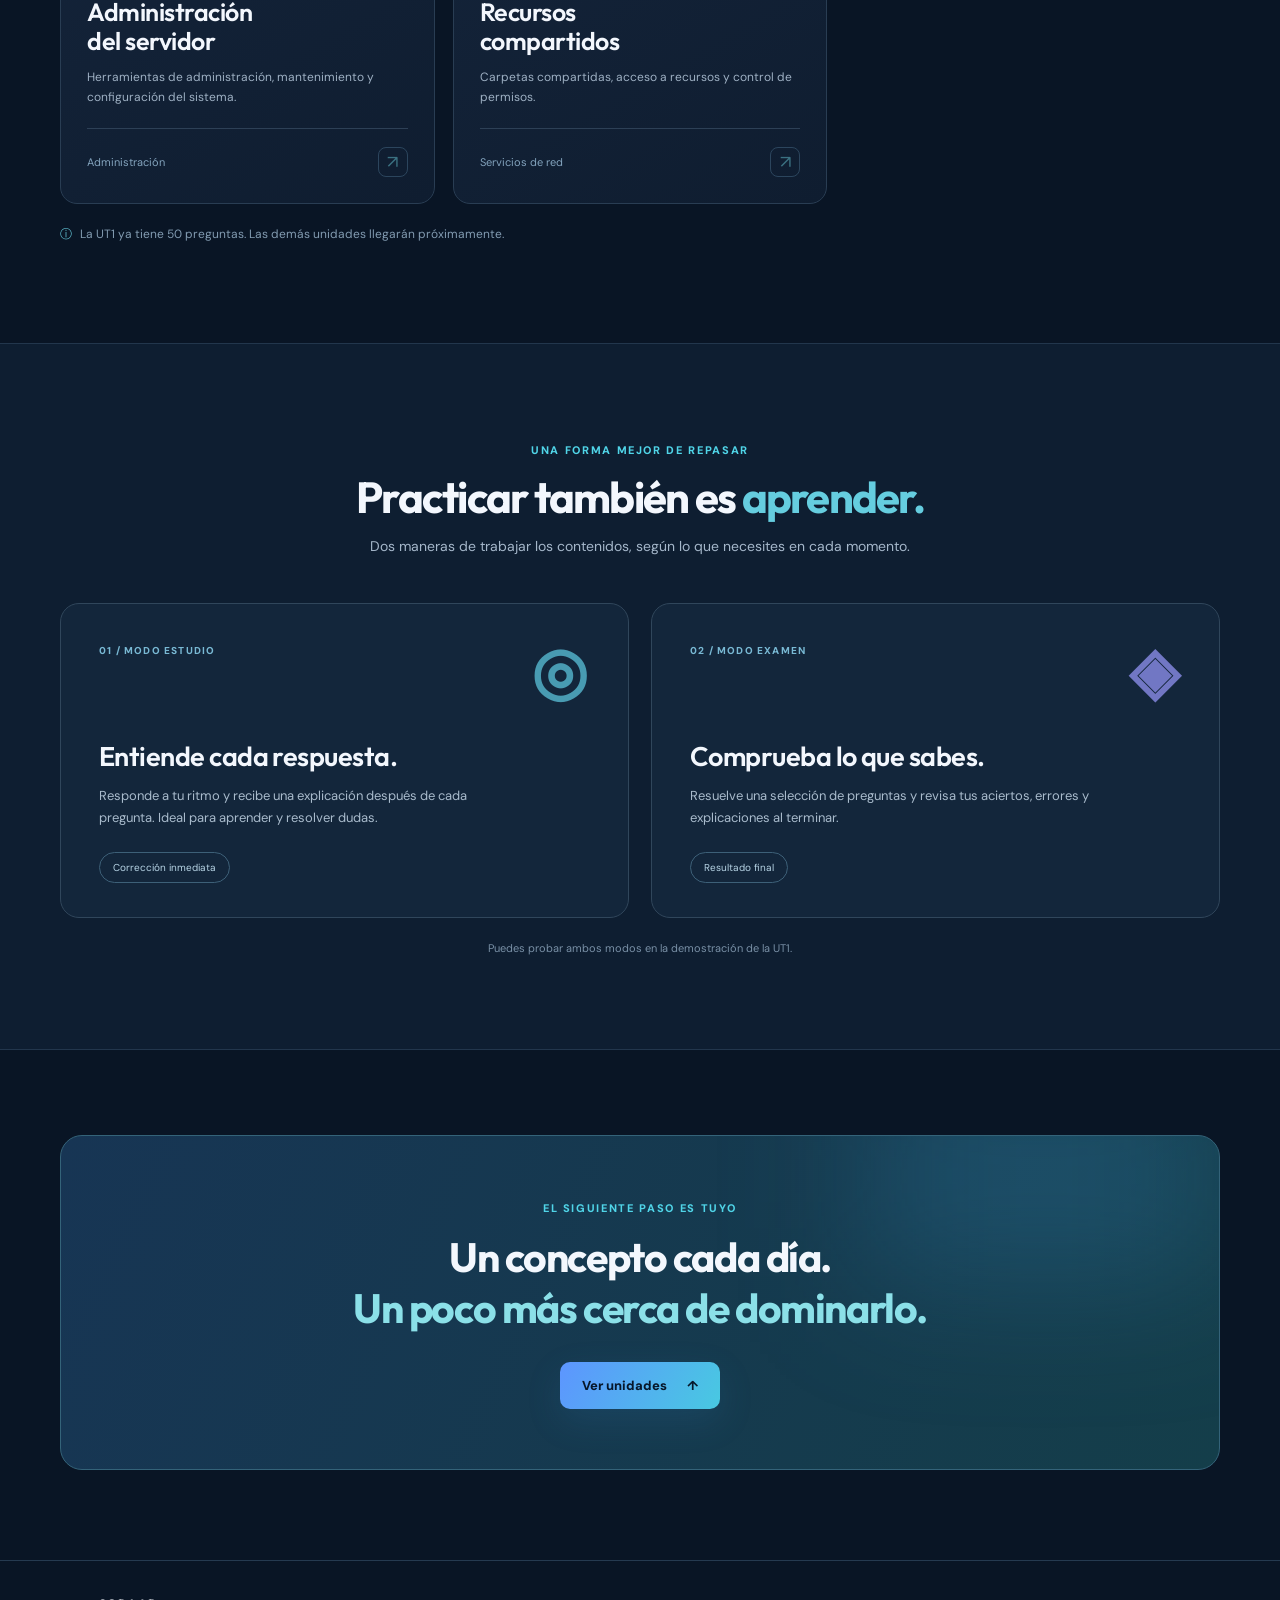
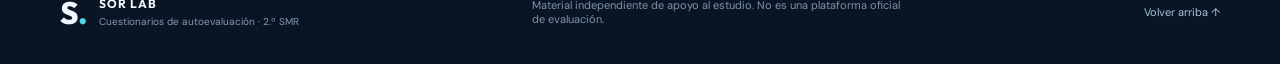
==== commit bf8cbb71: "added all question for first  unit" ====
--- a/index.html
+++ b/index.html
@@ -37,13 +37,13 @@
     <section class="stats-band" aria-label="Características"><div class="shell stats-grid"><div><strong>05</strong><span>Unidades didácticas</span></div><div><strong>02</strong><span>Modos de aprendizaje</span></div><div><strong>100%</strong><span>Acceso gratuito</span></div></div></section>
     <section class="units-section shell" id="unidades" aria-labelledby="units-title"><div class="section-top"><div><span class="section-kicker">TU RUTA DE APRENDIZAJE</span><h2 id="units-title">Elige una unidad<span class="heading-dot">.</span></h2><p>Avanza paso a paso. Cada unidad tendrá preguntas, corrección y explicaciones para ayudarte a mejorar.</p></div><span class="section-count">01 — 05 / UNIDADES</span></div>
       <div class="units-grid">
-        <article class="unit-card featured"><div class="unit-card-top"><span class="unit-index">UNIDAD 01</span><span class="status status-design">DEMO DISPONIBLE</span></div><div class="unit-icon icon-blue" aria-hidden="true">▣</div><h3>Instalación de<br>Windows Server</h3><p>Arquitectura cliente-servidor, virtualización, instalación, configuración y conectividad.</p><div class="card-bottom"><span>Windows Server · VirtualBox</span><a class="card-arrow" href="quiz.html" aria-label="Abrir demo UT1">↗</a></div></article>
+        <article class="unit-card featured"><div class="unit-card-top"><span class="unit-index">UNIDAD 01</span><span class="status status-design">50 PREGUNTAS</span></div><div class="unit-icon icon-blue" aria-hidden="true">▣</div><h3>Instalación de<br>Windows Server</h3><p>Arquitectura cliente-servidor, virtualización, instalación, configuración y conectividad.</p><div class="card-bottom"><span>Windows Server · VirtualBox</span><a class="card-arrow" href="quiz.html" aria-label="Abrir demo UT1">↗</a></div></article>
         <article class="unit-card"><div class="unit-card-top"><span class="unit-index">UNIDAD 02</span><span class="status">PRÓXIMAMENTE</span></div><div class="unit-icon icon-purple" aria-hidden="true">◇</div><h3>Servicio de<br>directorio</h3><p>Introducción a Active Directory, dominios y servicios de directorio.</p><div class="card-bottom"><span>Active Directory</span><span class="card-arrow muted" aria-hidden="true">↗</span></div></article>
         <article class="unit-card"><div class="unit-card-top"><span class="unit-index">UNIDAD 03</span><span class="status">PRÓXIMAMENTE</span></div><div class="unit-icon icon-mint" aria-hidden="true">♧</div><h3>Usuarios<br>y grupos</h3><p>Administración de cuentas, grupos y permisos en un dominio.</p><div class="card-bottom"><span>Identidades y permisos</span><span class="card-arrow muted" aria-hidden="true">↗</span></div></article>
         <article class="unit-card"><div class="unit-card-top"><span class="unit-index">UNIDAD 04</span><span class="status">PRÓXIMAMENTE</span></div><div class="unit-icon icon-orange" aria-hidden="true">⚙</div><h3>Administración<br>del servidor</h3><p>Herramientas de administración, mantenimiento y configuración del sistema.</p><div class="card-bottom"><span>Administración</span><span class="card-arrow muted" aria-hidden="true">↗</span></div></article>
         <article class="unit-card"><div class="unit-card-top"><span class="unit-index">UNIDAD 05</span><span class="status">PRÓXIMAMENTE</span></div><div class="unit-icon icon-pink" aria-hidden="true">⇄</div><h3>Recursos<br>compartidos</h3><p>Carpetas compartidas, acceso a recursos y control de permisos.</p><div class="card-bottom"><span>Servicios de red</span><span class="card-arrow muted" aria-hidden="true">↗</span></div></article>
       </div>
-      <p class="availability-note"><span aria-hidden="true">ⓘ</span> La UT1 tiene una demostración con cinco preguntas. Las demás unidades llegarán próximamente.</p>
+      <p class="availability-note"><span aria-hidden="true">ⓘ</span> La UT1 ya tiene 50 preguntas. Las demás unidades llegarán próximamente.</p>
     </section>
     <section class="method-section" id="metodologia"><div class="shell"><div class="method-heading"><span class="section-kicker">UNA FORMA MEJOR DE REPASAR</span><h2>Practicar también es <em>aprender.</em></h2><p>Dos maneras de trabajar los contenidos, según lo que necesites en cada momento.</p></div><div class="method-grid"><article class="method-card"><span class="method-number">01 / MODO ESTUDIO</span><div class="method-illustration study" aria-hidden="true">◎</div><h3>Entiende cada respuesta.</h3><p>Responde a tu ritmo y recibe una explicación después de cada pregunta. Ideal para aprender y resolver dudas.</p><span class="method-pill">Corrección inmediata</span></article><article class="method-card"><span class="method-number">02 / MODO EXAMEN</span><div class="method-illustration exam" aria-hidden="true">◈</div><h3>Comprueba lo que sabes.</h3><p>Resuelve una selección de preguntas y revisa tus aciertos, errores y explicaciones al terminar.</p><span class="method-pill">Resultado final</span></article></div><p class="method-disclaimer">Puedes probar ambos modos en la demostración de la UT1.</p></div></section>
     <section class="closing shell"><div class="closing-inner"><span class="closing-glow" aria-hidden="true"></span><span class="section-kicker">EL SIGUIENTE PASO ES TUYO</span><h2>Un concepto cada día.<br><span>Un poco más cerca de dominarlo.</span></h2><a class="button button-primary" href="#unidades">Ver unidades <span aria-hidden="true">↑</span></a></div></section>
